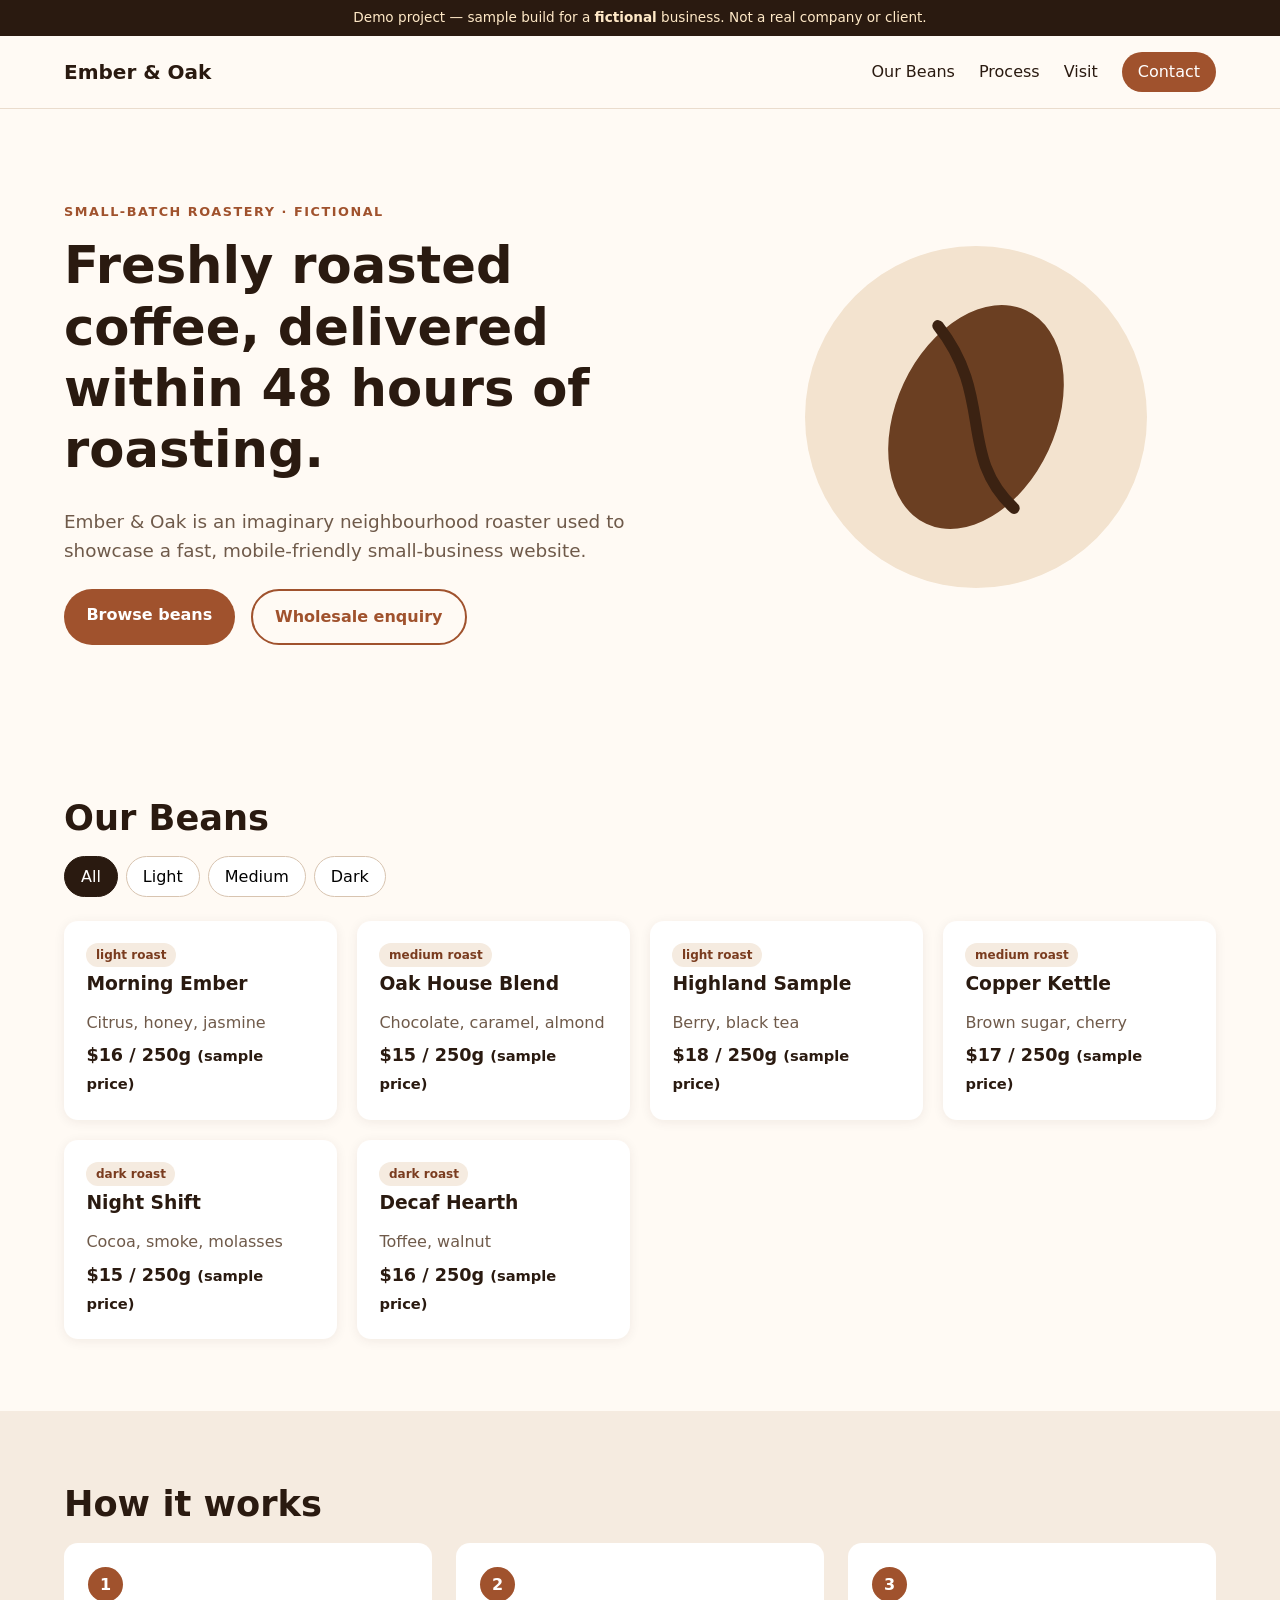
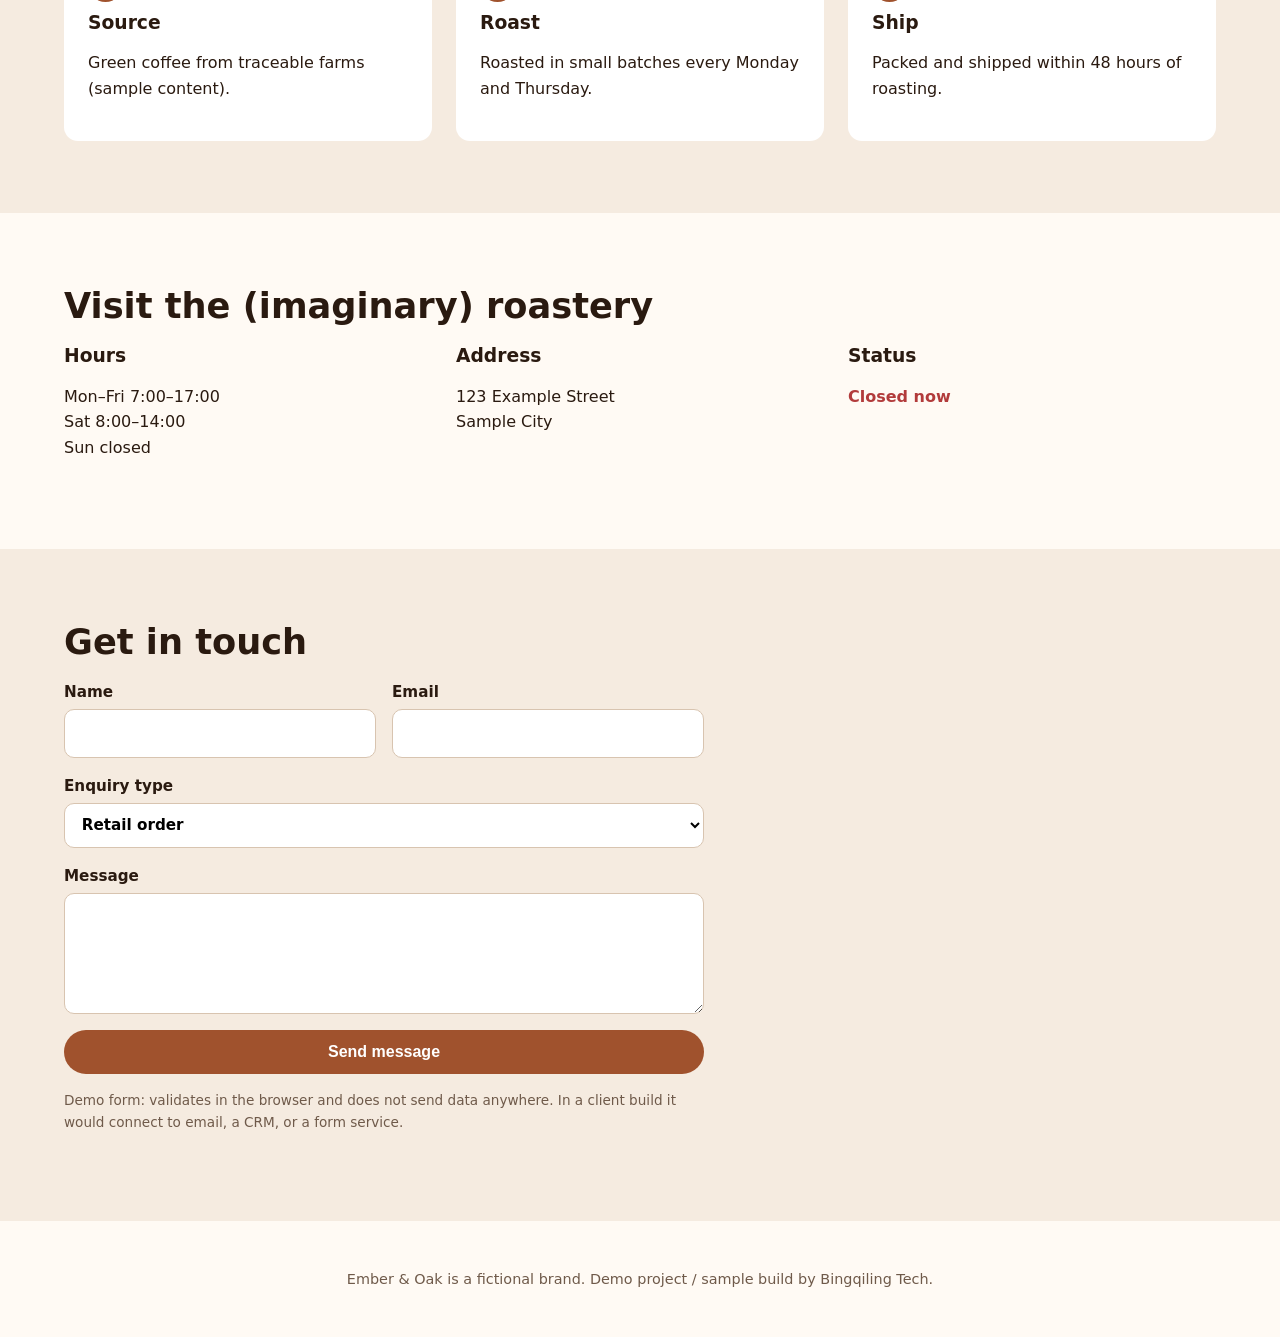
==== website-demo/index.html @ 50426ef0 "Demo portfolio: website, Telegram bot, data dashboard (sample builds)" ====
<!DOCTYPE html>
<html lang="en">
<head>
<meta charset="utf-8">
<meta name="viewport" content="width=device-width, initial-scale=1">
<title>Ember &amp; Oak Coffee Roasters — Demo project</title>
<meta name="description" content="Sample build: a responsive marketing site for a fictional coffee roaster.">
<link rel="stylesheet" href="styles.css">
</head>
<body>
<div class="demo-banner" role="note">Demo project — sample build for a <strong>fictional</strong> business. Not a real company or client.</div>
<header class="nav">
  <a class="logo" href="#top">Ember &amp; Oak</a>
  <button class="nav-toggle" aria-label="Open menu" aria-expanded="false">&#9776;</button>
  <nav class="nav-links">
    <a href="#beans">Our Beans</a>
    <a href="#process">Process</a>
    <a href="#visit">Visit</a>
    <a href="#contact" class="btn btn-small">Contact</a>
  </nav>
</header>

<main id="top">
<section class="hero">
  <div class="hero-text">
    <p class="eyebrow">Small-batch roastery · Fictional</p>
    <h1>Freshly roasted coffee, delivered within 48 hours of roasting.</h1>
    <p class="lead">Ember &amp; Oak is an imaginary neighbourhood roaster used to showcase a fast, mobile-friendly small-business website.</p>
    <div class="hero-cta">
      <a href="#beans" class="btn">Browse beans</a>
      <a href="#contact" class="btn btn-ghost">Wholesale enquiry</a>
    </div>
  </div>
  <div class="hero-art" aria-hidden="true">
    <svg viewBox="0 0 200 200"><circle cx="100" cy="100" r="90" fill="#f3e3cf"/><ellipse cx="100" cy="100" rx="42" ry="62" fill="#6b3f22" transform="rotate(25 100 100)"/><path d="M80 52 C110 90 90 120 120 148" stroke="#3b2212" stroke-width="6" fill="none" stroke-linecap="round"/></svg>
  </div>
</section>

<section id="beans" class="section">
  <h2>Our Beans</h2>
  <div class="filters" role="group" aria-label="Filter by roast">
    <button class="chip active" data-filter="all">All</button>
    <button class="chip" data-filter="light">Light</button>
    <button class="chip" data-filter="medium">Medium</button>
    <button class="chip" data-filter="dark">Dark</button>
  </div>
  <div class="grid" id="bean-grid"></div>
</section>

<section id="process" class="section alt">
  <h2>How it works</h2>
  <ol class="steps">
    <li><span>1</span><h3>Source</h3><p>Green coffee from traceable farms (sample content).</p></li>
    <li><span>2</span><h3>Roast</h3><p>Roasted in small batches every Monday and Thursday.</p></li>
    <li><span>3</span><h3>Ship</h3><p>Packed and shipped within 48 hours of roasting.</p></li>
  </ol>
</section>

<section id="visit" class="section">
  <h2>Visit the (imaginary) roastery</h2>
  <div class="visit">
    <div><h3>Hours</h3><p>Mon–Fri 7:00–17:00<br>Sat 8:00–14:00<br>Sun closed</p></div>
    <div><h3>Address</h3><p>123 Example Street<br>Sample City</p></div>
    <div><h3>Status</h3><p id="open-status" class="status">—</p></div>
  </div>
</section>

<section id="contact" class="section alt">
  <h2>Get in touch</h2>
  <form id="contact-form" novalidate>
    <div class="row">
      <label>Name<input name="name" required autocomplete="name"></label>
      <label>Email<input name="email" type="email" required autocomplete="email"></label>
    </div>
    <label>Enquiry type
      <select name="type"><option>Retail order</option><option>Wholesale</option><option>Other</option></select>
    </label>
    <label>Message<textarea name="message" rows="4" required minlength="10"></textarea></label>
    <button class="btn" type="submit">Send message</button>
    <p class="form-note">Demo form: validates in the browser and does not send data anywhere. In a client build it would connect to email, a CRM, or a form service.</p>
    <p id="form-result" role="status" aria-live="polite"></p>
  </form>
</section>
</main>

<footer class="footer">
  <p>Ember &amp; Oak is a fictional brand. Demo project / sample build by Bingqiling Tech.</p>
</footer>
<script src="app.js"></script>
</body>
</html>
---- website-demo/styles.css ----
:root{--bg:#fffaf4;--ink:#2a1a10;--muted:#6f5a4a;--brand:#a0522d;--brand-d:#7a3c1f;--alt:#f5ebe0;--radius:14px}
*{box-sizing:border-box}html{scroll-behavior:smooth}
body{margin:0;font:16px/1.6 system-ui,-apple-system,"Segoe UI",Roboto,sans-serif;color:var(--ink);background:var(--bg)}
h1,h2,h3{line-height:1.2;margin:0 0 .5em}h1{font-size:clamp(2rem,4.5vw,3.2rem)}h2{font-size:clamp(1.6rem,3vw,2.2rem)}
a{color:var(--brand)}
.demo-banner{background:#2a1a10;color:#ffe9c7;text-align:center;font-size:.85rem;padding:.45rem 1rem}
.nav{position:sticky;top:0;z-index:10;display:flex;align-items:center;justify-content:space-between;padding:1rem 5vw;background:rgba(255,250,244,.92);backdrop-filter:blur(6px);border-bottom:1px solid #eadccd}
.logo{font-weight:800;font-size:1.25rem;text-decoration:none;color:var(--ink)}
.nav-links{display:flex;gap:1.5rem;align-items:center}.nav-links a{text-decoration:none;color:var(--ink);font-weight:500}
.nav-toggle{display:none;background:none;border:0;font-size:1.6rem;cursor:pointer}
.btn{display:inline-block;background:var(--brand);color:#fff!important;padding:.8rem 1.4rem;border-radius:999px;border:0;font-weight:600;text-decoration:none;cursor:pointer;font-size:1rem;transition:background .2s}
.btn:hover{background:var(--brand-d)}.btn-small{padding:.45rem 1rem}
.btn-ghost{background:transparent;color:var(--brand)!important;border:2px solid var(--brand)}.btn-ghost:hover{background:var(--alt)}
.hero{display:grid;grid-template-columns:1.3fr 1fr;gap:3rem;align-items:center;padding:5rem 5vw}
.eyebrow{text-transform:uppercase;letter-spacing:.12em;font-size:.8rem;color:var(--brand);font-weight:700}
.lead{font-size:1.15rem;color:var(--muted)}.hero-cta{display:flex;gap:1rem;flex-wrap:wrap;margin-top:1.5rem}
.hero-art svg{width:100%;max-width:380px;display:block;margin:auto}
.section{padding:4.5rem 5vw}.alt{background:var(--alt)}
.filters{display:flex;gap:.5rem;flex-wrap:wrap;margin-bottom:1.5rem}
.chip{border:1px solid #d8c4b0;background:#fff;padding:.4rem 1rem;border-radius:999px;cursor:pointer;font:inherit}
.chip.active{background:var(--ink);color:#fff;border-color:var(--ink)}
.grid{display:grid;grid-template-columns:repeat(auto-fill,minmax(230px,1fr));gap:1.25rem}
.card{background:#fff;border-radius:var(--radius);padding:1.4rem;box-shadow:0 2px 12px rgba(60,30,10,.07);display:flex;flex-direction:column;gap:.35rem}
.card .tag{align-self:flex-start;font-size:.75rem;padding:.15rem .6rem;border-radius:999px;background:var(--alt);color:var(--brand-d);font-weight:600}
.card .price{font-weight:700;font-size:1.1rem;margin-top:auto}.card p{margin:0;color:var(--muted)}
.steps{list-style:none;padding:0;margin:0;display:grid;grid-template-columns:repeat(3,1fr);gap:1.5rem}
.steps li{background:#fff;border-radius:var(--radius);padding:1.5rem}
.steps span{display:inline-grid;place-items:center;width:2.2rem;height:2.2rem;border-radius:50%;background:var(--brand);color:#fff;font-weight:700;margin-bottom:.6rem}
.visit{display:grid;grid-template-columns:repeat(3,1fr);gap:1.5rem}
.status{font-weight:700}.status.open{color:#2e7d32}.status.closed{color:#b23b3b}
form{max-width:640px;display:grid;gap:1rem}.row{display:grid;grid-template-columns:1fr 1fr;gap:1rem}
label{display:grid;gap:.3rem;font-weight:600;font-size:.95rem}
input,select,textarea{font:inherit;padding:.7rem .8rem;border:1px solid #d8c4b0;border-radius:10px;background:#fff}
input:focus,select:focus,textarea:focus{outline:2px solid var(--brand);border-color:transparent}
.invalid{border-color:#b23b3b;background:#fff5f5}
.form-note{font-size:.85rem;color:var(--muted);margin:0}#form-result{font-weight:600;margin:0}
.footer{text-align:center;padding:2rem;font-size:.9rem;color:var(--muted)}
@media (max-width:760px){
  .hero{grid-template-columns:1fr;padding:3rem 6vw;gap:1.5rem}.hero-art{order:-1}.hero-art svg{max-width:180px}
  .steps,.visit,.row{grid-template-columns:1fr}
  .nav-toggle{display:block}
  .nav-links{display:none;position:absolute;top:100%;left:0;right:0;flex-direction:column;background:var(--bg);padding:1rem;border-bottom:1px solid #eadccd}
  .nav-links.open{display:flex}
}
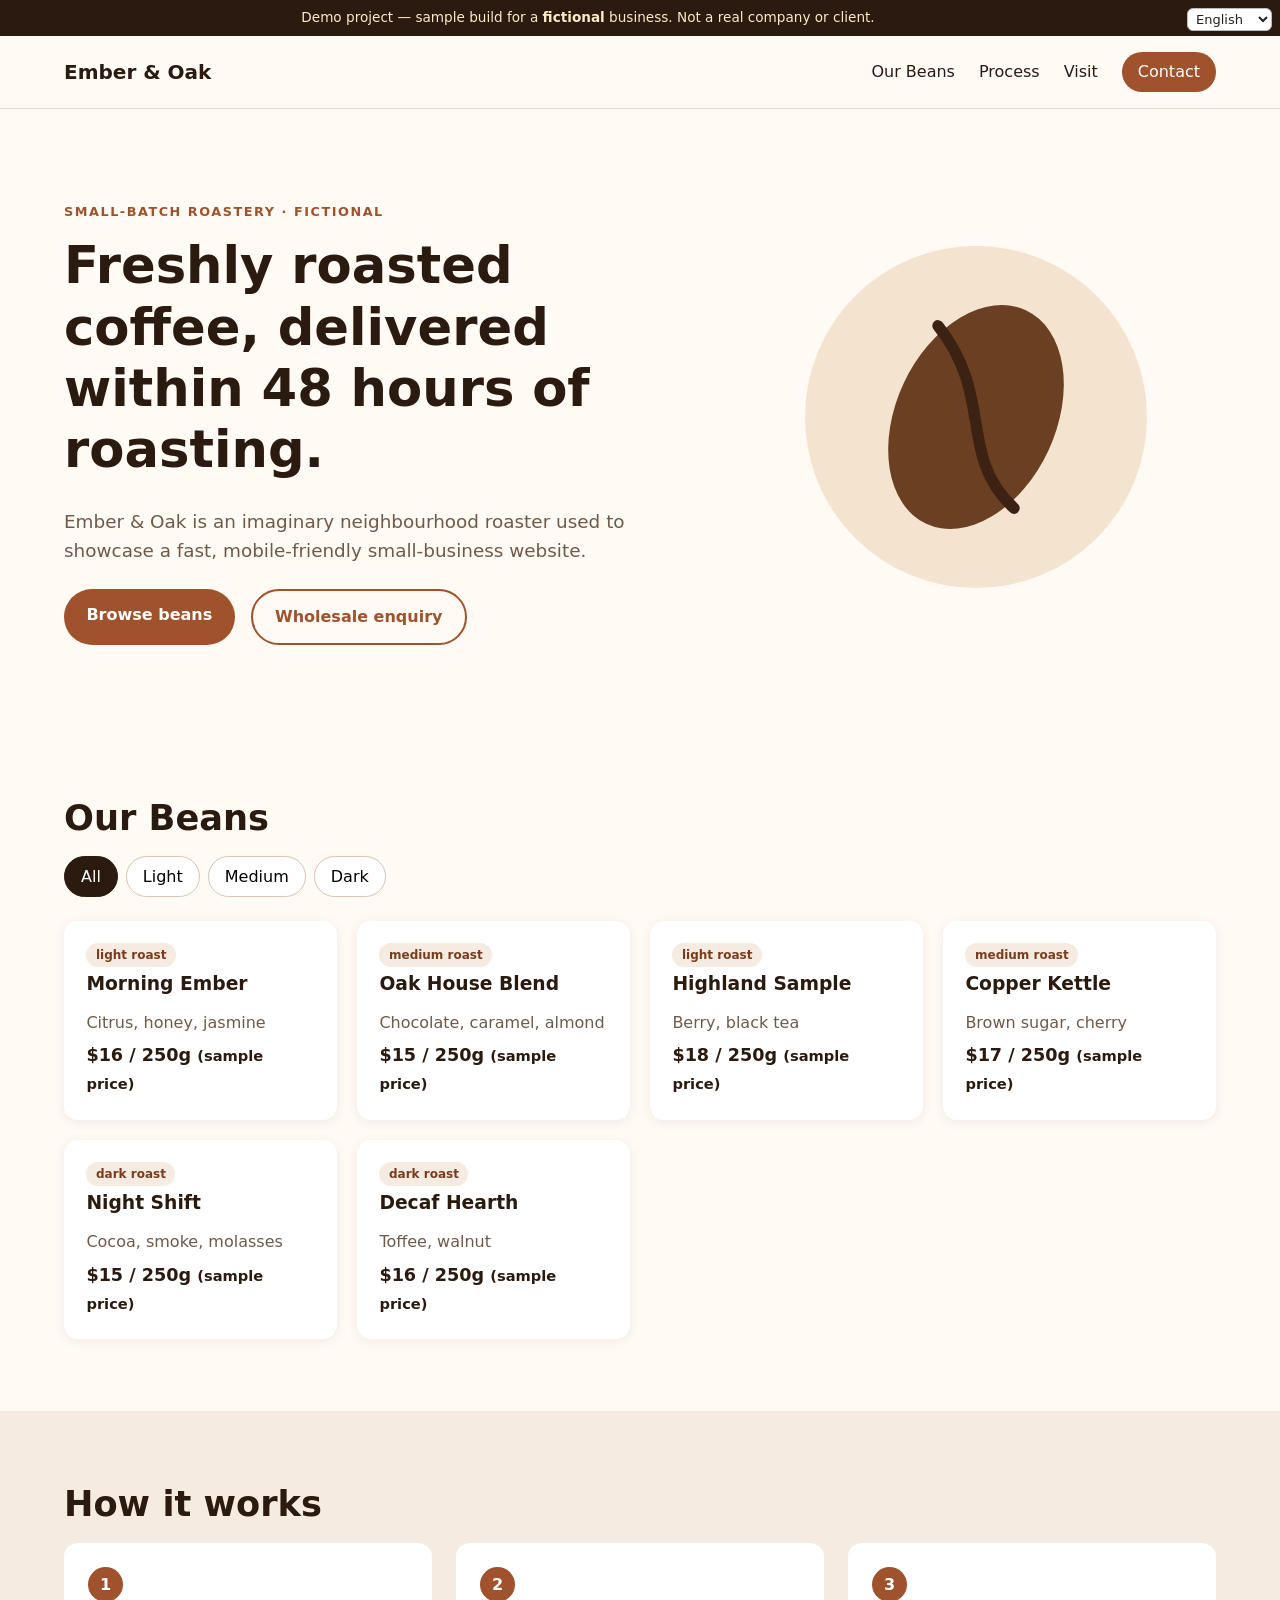
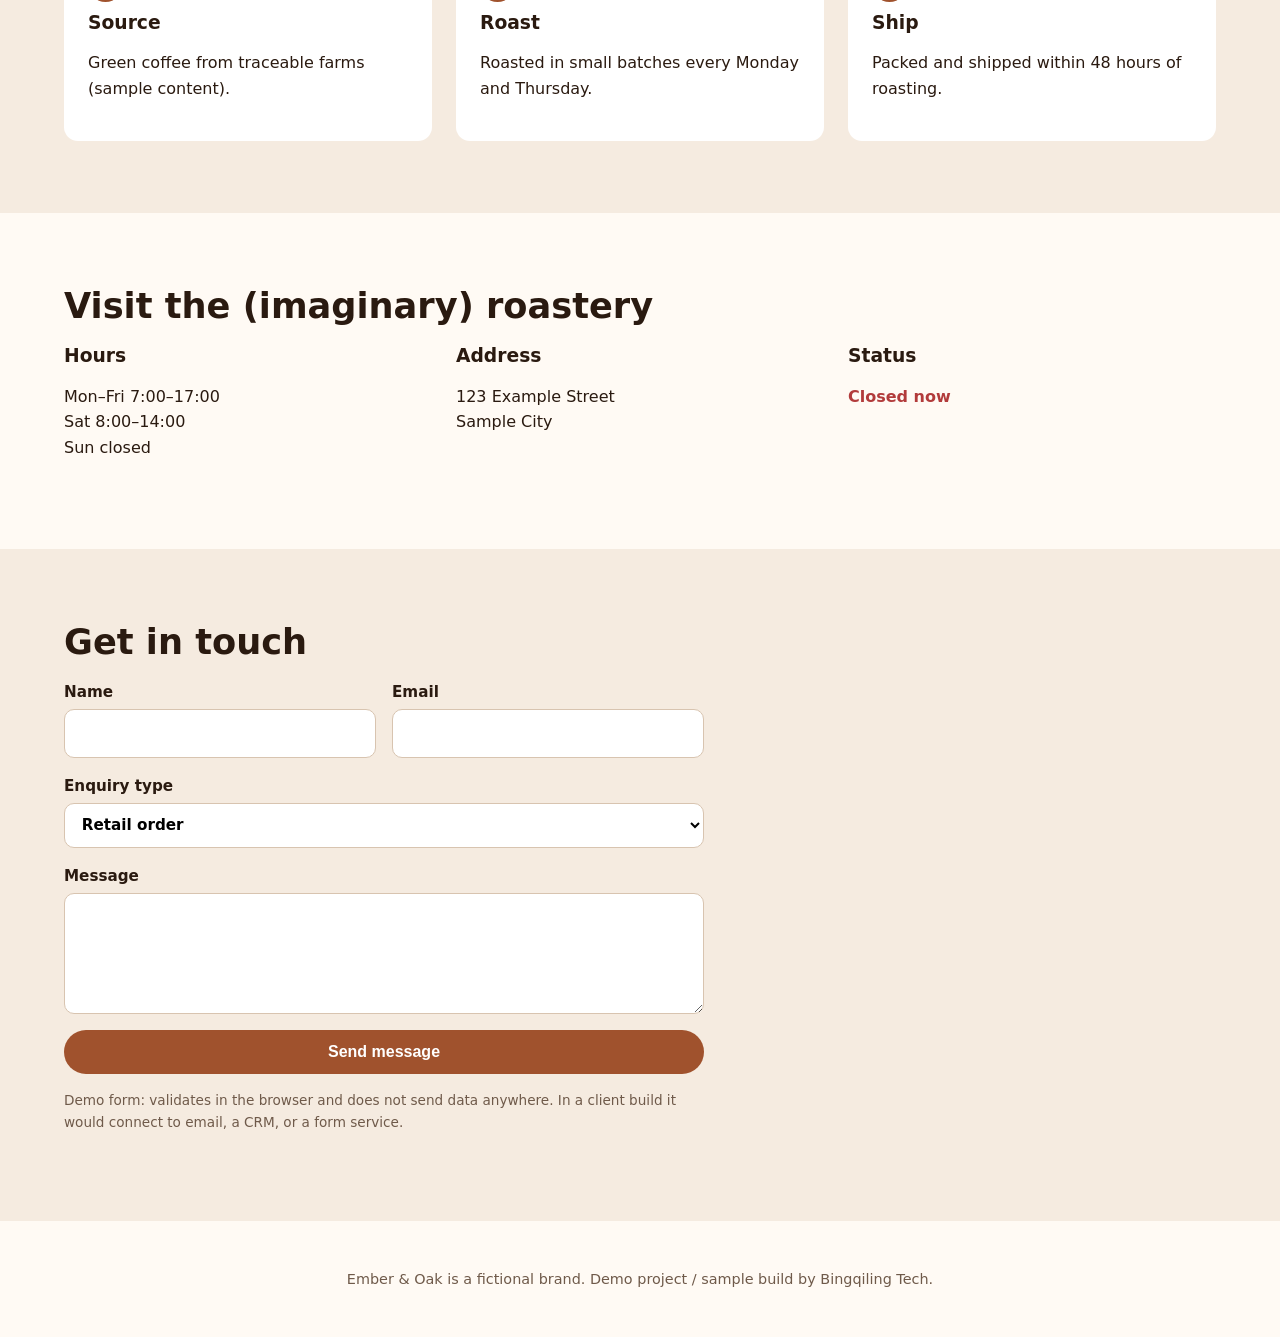
==== commit 68ffa355: "Multilingual site: en/zh/ja/ko/ru/es/de with auto-detect, switcher, ?lang, hreflang" ====
--- a/website-demo/index.html
+++ b/website-demo/index.html
@@ -5,10 +5,11 @@
 <meta name="viewport" content="width=device-width, initial-scale=1">
 <title>Ember &amp; Oak Coffee Roasters — Demo project</title>
 <meta name="description" content="Sample build: a responsive marketing site for a fictional coffee roaster.">
+<link rel="alternate" hreflang="en" href="https://mflaugh.github.io/bingqiling-tech/website-demo/index.html"><link rel="alternate" hreflang="zh-Hans" href="https://mflaugh.github.io/bingqiling-tech/website-demo/index.html?lang=zh"><link rel="alternate" hreflang="ja" href="https://mflaugh.github.io/bingqiling-tech/website-demo/index.html?lang=ja"><link rel="alternate" hreflang="ko" href="https://mflaugh.github.io/bingqiling-tech/website-demo/index.html?lang=ko"><link rel="alternate" hreflang="ru" href="https://mflaugh.github.io/bingqiling-tech/website-demo/index.html?lang=ru"><link rel="alternate" hreflang="es" href="https://mflaugh.github.io/bingqiling-tech/website-demo/index.html?lang=es"><link rel="alternate" hreflang="de" href="https://mflaugh.github.io/bingqiling-tech/website-demo/index.html?lang=de"><link rel="alternate" hreflang="x-default" href="https://mflaugh.github.io/bingqiling-tech/website-demo/index.html"><link rel="canonical" href="https://mflaugh.github.io/bingqiling-tech/website-demo/index.html">
 <link rel="stylesheet" href="styles.css">
 </head>
 <body>
-<div class="demo-banner" role="note">Demo project — sample build for a <strong>fictional</strong> business. Not a real company or client.</div>
+<div class="demo-banner" role="note" data-i18n="site.banner">Demo project — sample build for a <strong>fictional</strong> business. Not a real company or client.</div>
 <header class="nav">
   <a class="logo" href="#top">Ember &amp; Oak</a>
   <button class="nav-toggle" aria-label="Open menu" aria-expanded="false">&#9776;</button>
@@ -77,15 +78,17 @@
     </label>
     <label>Message<textarea name="message" rows="4" required minlength="10"></textarea></label>
     <button class="btn" type="submit">Send message</button>
-    <p class="form-note">Demo form: validates in the browser and does not send data anywhere. In a client build it would connect to email, a CRM, or a form service.</p>
+    <p class="form-note" data-i18n="site.formnote">Demo form: validates in the browser and does not send data anywhere. In a client build it would connect to email, a CRM, or a form service.</p>
     <p id="form-result" role="status" aria-live="polite"></p>
   </form>
 </section>
 </main>
 
 <footer class="footer">
-  <p>Ember &amp; Oak is a fictional brand. Demo project / sample build by Bingqiling Tech.</p>
+  <p data-i18n="site.footer">Ember &amp; Oak is a fictional brand. Demo project / sample build by Bingqiling Tech.</p>
 </footer>
+<div class="lang-fixed" data-lang-switch></div>
+<script src="../assets/strings.js"></script><script src="../assets/i18n.js"></script>
 <script src="app.js"></script>
 </body>
 </html>
--- a/website-demo/styles.css
+++ b/website-demo/styles.css
@@ -42,3 +42,6 @@
   .nav-links{display:none;position:absolute;top:100%;left:0;right:0;flex-direction:column;background:var(--bg);padding:1rem;border-bottom:1px solid #eadccd}
   .nav-links.open{display:flex}
 }
+
+.lang-fixed{position:fixed;top:6px;right:8px;z-index:50}.lang-fixed select{font:13px system-ui,sans-serif;padding:2px 4px;border-radius:6px;border:1px solid #bbb;background:#fff;color:#222}
+.demo-banner{padding-right:7.5rem}
